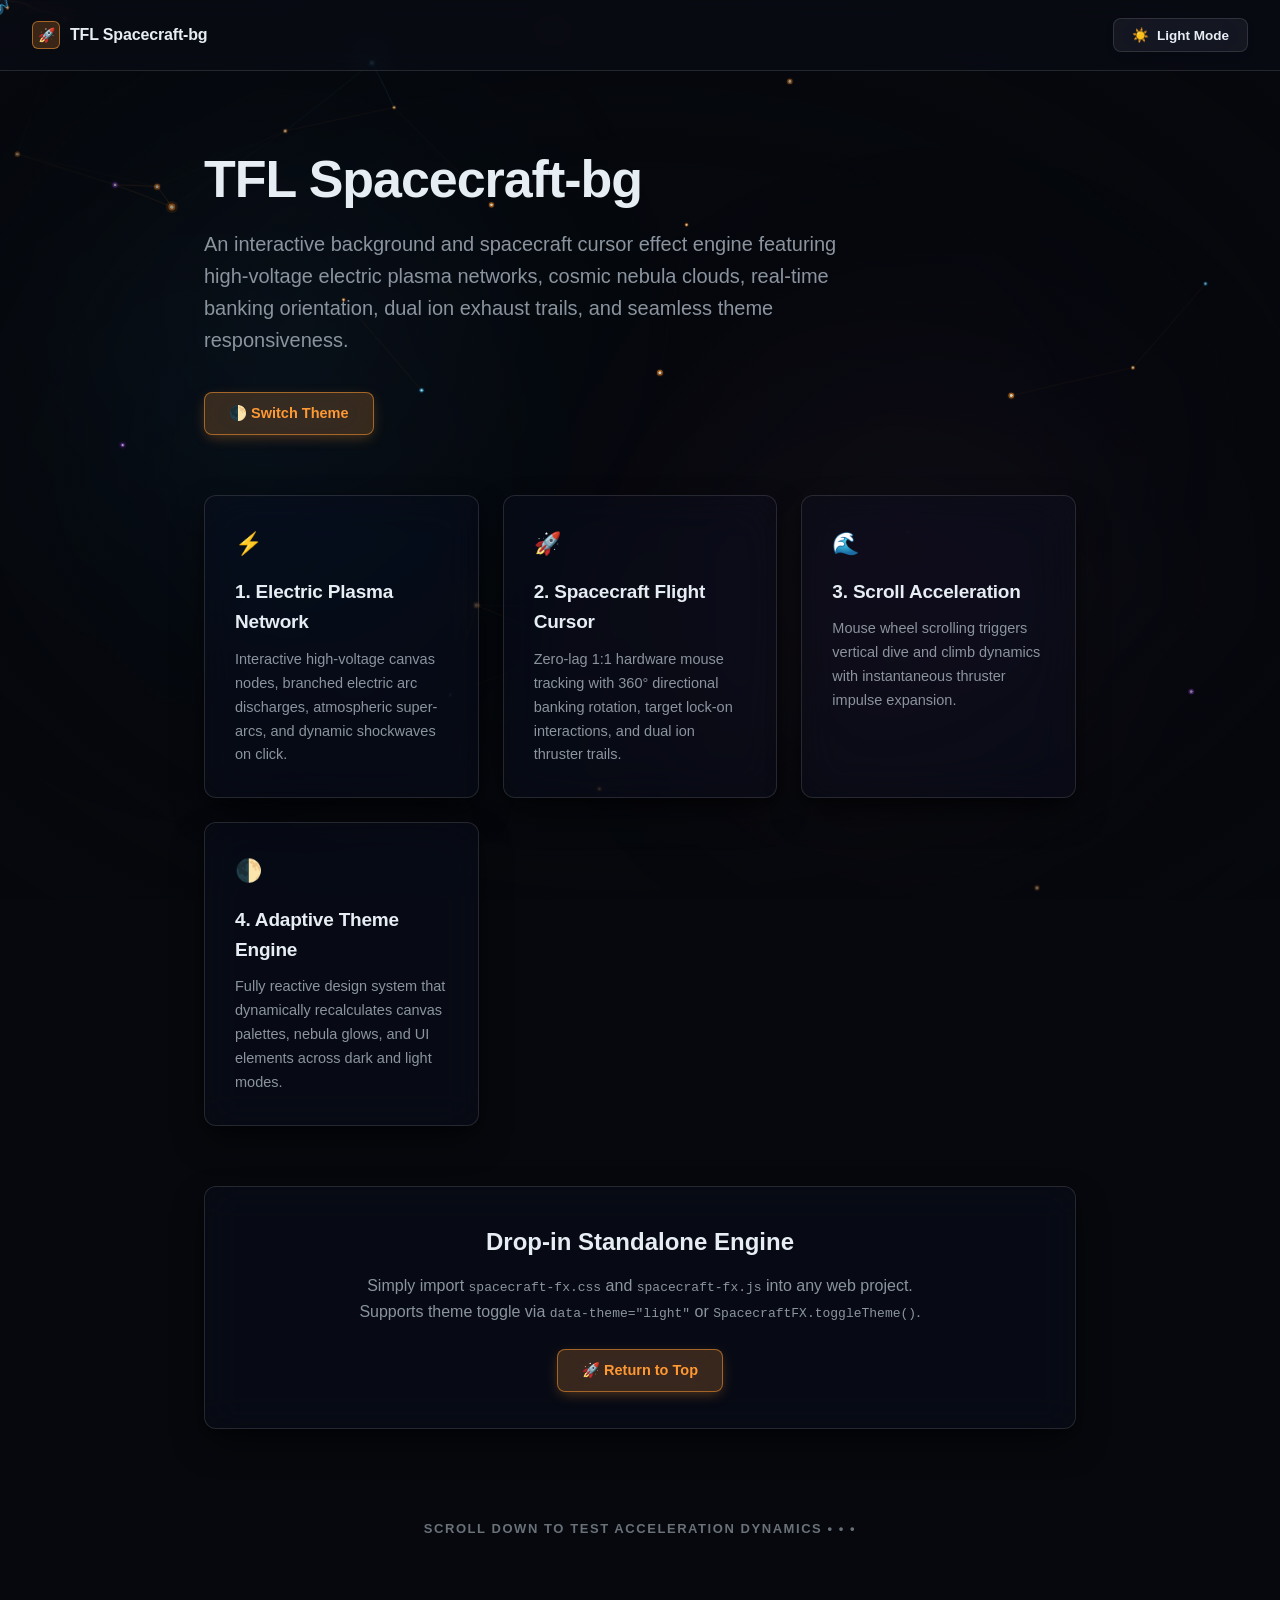
==== demo.html @ 723f16e6 "added spacecraft animated background, custom cursor, and liquid glass theme styles" ====
<!DOCTYPE html>
<html lang="en" data-theme="dark">
<head>
  <meta charset="UTF-8">
  <meta name="viewport" content="width=device-width, initial-scale=1.0">
  <title>TFL Spacecraft-bg — Interactive Demo</title>
  <meta name="theme-color" content="#06080d">

  <!-- Spacecraft FX Stylesheet (Includes Light & Dark Themes + Glass Utilities) -->
  <link rel="stylesheet" href="spacecraft-fx.css">

  <style>
    *, *::before, *::after {
      box-sizing: border-box;
      margin: 0;
      padding: 0;
    }

    body {
      font-family: -apple-system, BlinkMacSystemFont, "Segoe UI", Roboto, Helvetica, Arial, sans-serif;
      background-color: var(--fx-bg);
      color: var(--fx-text);
      min-height: 250vh;
      overflow-x: hidden;
      line-height: 1.6;
      transition: background-color 0.3s ease, color 0.3s ease;
    }

    /* Floating Header with Theme Switcher */
    .demo-header {
      position: fixed;
      top: 0;
      left: 0;
      right: 0;
      z-index: 100;
      display: flex;
      justify-content: space-between;
      align-items: center;
      padding: 18px 32px;
      backdrop-filter: blur(14px);
      -webkit-backdrop-filter: blur(14px);
      border-bottom: 1px solid var(--fx-glass-border);
      background: var(--fx-glass-bg);
      transition: background 0.3s ease, border-color 0.3s ease;
    }

    .demo-logo {
      display: flex;
      align-items: center;
      gap: 10px;
      font-size: 16px;
      font-weight: 700;
      letter-spacing: -0.01em;
      color: var(--fx-text);
      text-decoration: none;
    }

    .demo-logo-icon {
      display: inline-flex;
      align-items: center;
      justify-content: center;
      width: 28px;
      height: 28px;
      border-radius: 6px;
      background: var(--fx-btn-primary-bg);
      border: 1px solid var(--fx-btn-primary-border);
      color: var(--fx-btn-primary-text);
      font-size: 14px;
    }

    .demo-content {
      position: relative;
      z-index: 1;
      max-width: 920px;
      margin: 0 auto;
      padding: 150px 24px 100px;
    }

    .badge {
      display: inline-flex;
      align-items: center;
      gap: 6px;
      font-size: 12px;
      font-weight: 700;
      text-transform: uppercase;
      letter-spacing: 0.1em;
      color: var(--fx-accent);
      background: rgba(var(--fx-accent-rgb), 0.12);
      border: 1px solid rgba(var(--fx-accent-rgb), 0.35);
      border-radius: 999px;
      padding: 5px 14px;
      margin-bottom: 22px;
      backdrop-filter: blur(10px);
      -webkit-backdrop-filter: blur(10px);
    }

    .badge-dot {
      width: 6px;
      height: 6px;
      border-radius: 50%;
      background-color: var(--fx-accent);
      box-shadow: 0 0 8px var(--fx-accent);
    }

    h1 {
      font-size: clamp(34px, 5vw, 52px);
      font-weight: 800;
      line-height: 1.15;
      margin-bottom: 18px;
      letter-spacing: -0.02em;
    }

    p.lead {
      font-size: clamp(17px, 2.2vw, 20px);
      color: var(--fx-text-muted);
      margin-bottom: 36px;
      max-width: 680px;
      line-height: 1.6;
    }

    .btn-group {
      display: flex;
      flex-wrap: wrap;
      gap: 16px;
      margin-bottom: 60px;
    }

    .cards-grid {
      display: grid;
      grid-template-columns: repeat(auto-fit, minmax(260px, 1fr));
      gap: 24px;
      margin-top: 40px;
    }

    .card-inner {
      padding: 30px;
      height: 100%;
      display: flex;
      flex-direction: column;
    }

    .card-icon {
      font-size: 22px;
      margin-bottom: 16px;
      display: inline-block;
    }

    .card h3 {
      font-size: 19px;
      font-weight: 700;
      margin-bottom: 10px;
      color: var(--fx-text);
      letter-spacing: -0.01em;
    }

    .card p {
      color: var(--fx-text-muted);
      font-size: 14.5px;
      line-height: 1.65;
    }

    .scroll-hint {
      margin-top: 90px;
      text-align: center;
      color: var(--fx-text-muted);
      font-size: 13px;
      letter-spacing: 0.12em;
      text-transform: uppercase;
      font-weight: 600;
      opacity: 0.75;
    }

    .demo-footer-card {
      margin-top: 60px;
      padding: 36px;
      text-align: center;
    }

    .demo-footer-card h2 {
      font-size: 24px;
      margin-bottom: 12px;
    }

    .demo-footer-card p {
      color: var(--fx-text-muted);
      max-width: 600px;
      margin: 0 auto 24px;
    }
  </style>
</head>
<body>

  <!-- Floating Glass Header -->
  <header class="demo-header">
    <div class="demo-logo">
      <span class="demo-logo-icon">🚀</span>
      <span>TFL Spacecraft-bg</span>
    </div>
    <button id="theme-toggle-btn" class="fx-glass-btn fx-glass-btn-secondary" style="padding: 8px 18px; font-size: 13.5px;" aria-label="Toggle light or dark theme">
      <span id="theme-icon">☀️</span>
      <span id="theme-label">Light Mode</span>
    </button>
  </header>

  <!-- Demo Content (Glass cards & interactive buttons) -->
  <main class="demo-content">
    <h1>TFL Spacecraft-bg</h1>
    <p class="lead">
      An interactive background and spacecraft cursor effect engine featuring high-voltage electric plasma networks, cosmic nebula clouds, real-time banking orientation, dual ion exhaust trails, and seamless theme responsiveness.
    </p>

    <!-- Interactive Buttons -->
    <div class="btn-group">
      <button class="fx-glass-btn fx-glass-btn-primary" onclick="document.getElementById('theme-toggle-btn').click();">
        <span>🌓 Switch Theme</span>
      </button>
    </div>

    <!-- Features Cards Grid -->
    <div class="cards-grid">
      <div class="fx-glass-card card">
        <div class="card-inner">
          <span class="card-icon">⚡</span>
          <h3>1. Electric Plasma Network</h3>
          <p>Interactive high-voltage canvas nodes, branched electric arc discharges, atmospheric super-arcs, and dynamic shockwaves on click.</p>
        </div>
      </div>

      <div class="fx-glass-card card">
        <div class="card-inner">
          <span class="card-icon">🚀</span>
          <h3>2. Spacecraft Flight Cursor</h3>
          <p>Zero-lag 1:1 hardware mouse tracking with 360° directional banking rotation, target lock-on interactions, and dual ion thruster trails.</p>
        </div>
      </div>

      <div class="fx-glass-card card">
        <div class="card-inner">
          <span class="card-icon">🌊</span>
          <h3>3. Scroll Acceleration</h3>
          <p>Mouse wheel scrolling triggers vertical dive and climb dynamics with instantaneous thruster impulse expansion.</p>
        </div>
      </div>

      <div class="fx-glass-card card">
        <div class="card-inner">
          <span class="card-icon">🌓</span>
          <h3>4. Adaptive Theme Engine</h3>
          <p>Fully reactive design system that dynamically recalculates canvas palettes, nebula glows, and UI elements across dark and light modes.</p>
        </div>
      </div>
    </div>

    <div class="fx-glass-card demo-footer-card">
      <h2>Drop-in Standalone Engine</h2>
      <p>Simply import <code>spacecraft-fx.css</code> and <code>spacecraft-fx.js</code> into any web project. Supports theme toggle via <code>data-theme="light"</code> or <code>SpacecraftFX.toggleTheme()</code>.</p>
      <button class="fx-glass-btn fx-glass-btn-primary" onclick="window.scrollTo({top: 0, behavior: 'smooth'});">
        <span>🚀 Return to Top</span>
      </button>
    </div>

    <div class="scroll-hint">
      Scroll down to test acceleration dynamics &bull; &bull; &bull;
    </div>
  </main>

  <!-- Spacecraft FX Script (automatically mounts canvases, cursor, and monitors themes) -->
  <script src="spacecraft-fx.js"></script>
  <script>
    // Theme toggle interaction
    var themeBtn = document.getElementById('theme-toggle-btn');
    var themeIcon = document.getElementById('theme-icon');
    var themeLabel = document.getElementById('theme-label');

    function syncThemeUI(theme) {
      if (theme === 'light') {
        themeIcon.textContent = '🌙';
        themeLabel.textContent = 'Dark Mode';
        document.querySelector('meta[name="theme-color"]').setAttribute('content', '#f1f5f9');
      } else {
        themeIcon.textContent = '☀️';
        themeLabel.textContent = 'Light Mode';
        document.querySelector('meta[name="theme-color"]').setAttribute('content', '#06080d');
      }
    }

    themeBtn.addEventListener('click', function() {
      if (window.SpacecraftFX && window.SpacecraftFX.toggleTheme) {
        var newTheme = window.SpacecraftFX.toggleTheme();
        syncThemeUI(newTheme);
      } else {
        var isCurrentlyLight = document.documentElement.getAttribute('data-theme') === 'light';
        var next = isCurrentlyLight ? 'dark' : 'light';
        document.documentElement.setAttribute('data-theme', next);
        syncThemeUI(next);
      }
    });

    // Check initial state
    syncThemeUI(document.documentElement.getAttribute('data-theme') || 'dark');
  </script>
</body>
</html>
---- spacecraft-fx.css ----
/* ===================================================
   SPACECRAFT FX — Background & Cursor Package
   spacecraft-fx.css (Supports Dark & Light Themes)
=================================================== */

/* --- THEME TOKENS (DARK & LIGHT) ------------------ */
:root,
[data-theme="dark"] {
  --fx-bg: #06080d;
  --fx-text: #e6edf3;
  --fx-text-muted: #8b949e;
  --fx-accent: #ff9933;
  --fx-accent-rgb: 255, 153, 51;
  --fx-vignette: radial-gradient(ellipse 90% 85% at 50% 50%, rgba(6, 8, 13, 0.22) 35%, rgba(6, 8, 13, 0.76) 78%, #06080d 100%);

  /* Liquid Glass Slab Tokens (Dark) */
  --fx-glass-bg: rgba(13, 17, 28, 0.4);
  --fx-glass-bg-hover: rgba(18, 25, 42, 0.52);
  --fx-glass-border: rgba(255, 255, 255, 0.12);
  --fx-glass-border-hover: rgba(255, 153, 51, 0.55);
  --fx-glass-blur: blur(20px) saturate(190%);
  --fx-glass-shadow: 0 16px 36px -8px rgba(0, 0, 0, 0.65), 0 4px 12px 0 rgba(0, 0, 0, 0.3);

  /* Button Tokens (Dark) */
  --fx-btn-primary-bg: rgba(255, 153, 51, 0.2);
  --fx-btn-primary-border: rgba(255, 153, 51, 0.55);
  --fx-btn-primary-text: #ff9933;
  --fx-btn-primary-hover-bg: rgba(255, 153, 51, 0.32);

  --fx-btn-secondary-bg: rgba(255, 255, 255, 0.05);
  --fx-btn-secondary-border: rgba(255, 255, 255, 0.12);
  --fx-btn-secondary-text: #e6edf3;
  --fx-btn-secondary-hover-bg: rgba(255, 255, 255, 0.1);
}

[data-theme="light"],
.light-theme {
  --fx-bg: #f1f5f9;
  --fx-text: #0f172a;
  --fx-text-muted: #475569;
  --fx-accent: #ea580c;
  --fx-accent-rgb: 234, 88, 12;
  --fx-vignette: radial-gradient(ellipse 90% 85% at 50% 50%, rgba(241, 245, 249, 0.25) 35%, rgba(226, 232, 240, 0.75) 78%, #e2e8f0 100%);

  /* Liquid Glass Slab Tokens (Light) - Uniform 4-Sided Border & Clean Refraction */
  --fx-glass-bg: rgba(255, 255, 255, 0.38);
  --fx-glass-bg-hover: rgba(255, 255, 255, 0.52);
  --fx-glass-border: rgba(15, 23, 42, 0.1);
  --fx-glass-border-hover: rgba(234, 88, 12, 0.55);
  --fx-glass-blur: blur(20px) saturate(200%);
  --fx-glass-shadow: 0 16px 36px -8px rgba(15, 23, 42, 0.08), 0 4px 12px 0 rgba(15, 23, 42, 0.03);

  /* Button Tokens (Light) */
  --fx-btn-primary-bg: rgba(234, 88, 12, 0.12);
  --fx-btn-primary-border: rgba(234, 88, 12, 0.45);
  --fx-btn-primary-text: #c2410c;
  --fx-btn-primary-hover-bg: rgba(234, 88, 12, 0.22);

  --fx-btn-secondary-bg: rgba(255, 255, 255, 0.45);
  --fx-btn-secondary-border: rgba(15, 23, 42, 0.12);
  --fx-btn-secondary-text: #0f172a;
  --fx-btn-secondary-hover-bg: rgba(255, 255, 255, 0.65);
}

/* 1. FUTURISTIC ELECTRIC NETWORK BACKGROUND */
.cyber-network-bg {
  position: fixed;
  inset: 0;
  width: 100vw;
  height: 100vh;
  pointer-events: none;
  z-index: 0;
  overflow: hidden;
  background-color: var(--fx-bg);
  transition: background-color 0.3s ease;
}

/* Minimal Cosmic Nebula Clouds */
.cyber-nebula-clouds {
  position: absolute;
  inset: -15%;
  width: 130%;
  height: 130%;
  pointer-events: none;
  overflow: hidden;
  will-change: transform;
}

.nebula-cloud {
  position: absolute;
  border-radius: 50%;
  filter: blur(80px);
  opacity: 0.75;
  mix-blend-mode: screen;
  will-change: transform, opacity;
  pointer-events: none;
  transition: opacity 0.3s ease;
}

[data-theme="light"] .nebula-cloud,
.light-theme .nebula-cloud {
  mix-blend-mode: multiply;
  opacity: 0.85;
}

.cloud-cyan {
  top: 10%;
  left: 8%;
  width: 52vw;
  height: 52vw;
  max-width: 720px;
  max-height: 720px;
  background: radial-gradient(circle, rgba(56, 189, 248, 0.08) 0%, rgba(14, 165, 233, 0.03) 45%, transparent 70%);
  animation: nebulaFloat1 36s ease-in-out infinite alternate;
}

[data-theme="light"] .cloud-cyan,
.light-theme .cloud-cyan {
  background: radial-gradient(circle, rgba(14, 165, 233, 0.14) 0%, rgba(56, 189, 248, 0.05) 45%, transparent 70%);
}

.cloud-violet {
  bottom: 8%;
  right: 10%;
  width: 58vw;
  height: 58vw;
  max-width: 780px;
  max-height: 780px;
  background: radial-gradient(circle, rgba(168, 85, 247, 0.065) 0%, rgba(126, 34, 206, 0.025) 50%, transparent 70%);
  animation: nebulaFloat2 44s ease-in-out infinite alternate;
}

[data-theme="light"] .cloud-violet,
.light-theme .cloud-violet {
  background: radial-gradient(circle, rgba(147, 51, 234, 0.12) 0%, rgba(168, 85, 247, 0.04) 50%, transparent 70%);
}

.cloud-amber {
  top: 42%;
  left: 48%;
  width: 44vw;
  height: 44vw;
  max-width: 580px;
  max-height: 580px;
  background: radial-gradient(circle, rgba(255, 153, 51, 0.05) 0%, rgba(255, 120, 0, 0.018) 45%, transparent 68%);
  animation: nebulaFloat3 32s ease-in-out infinite alternate;
}

[data-theme="light"] .cloud-amber,
.light-theme .cloud-amber {
  background: radial-gradient(circle, rgba(249, 115, 22, 0.11) 0%, rgba(251, 146, 60, 0.03) 45%, transparent 68%);
}

.cloud-drift {
  bottom: 22%;
  left: 6%;
  width: 48vw;
  height: 48vw;
  max-width: 640px;
  max-height: 640px;
  background: radial-gradient(circle, rgba(14, 165, 233, 0.045) 0%, rgba(99, 102, 241, 0.02) 50%, transparent 70%);
  animation: nebulaFloat4 40s ease-in-out infinite alternate;
}

[data-theme="light"] .cloud-drift,
.light-theme .cloud-drift {
  background: radial-gradient(circle, rgba(99, 102, 241, 0.11) 0%, rgba(129, 140, 248, 0.03) 50%, transparent 70%);
}

@keyframes nebulaFloat1 {
  0% { transform: translate(0, 0) scale(1) rotate(0deg); }
  50% { transform: translate(4vw, 3vh) scale(1.08) rotate(12deg); }
  100% { transform: translate(-3vw, -2vh) scale(0.95) rotate(-8deg); }
}

@keyframes nebulaFloat2 {
  0% { transform: translate(0, 0) scale(1) rotate(0deg); }
  50% { transform: translate(-5vw, -3vh) scale(1.1) rotate(-10deg); }
  100% { transform: translate(3vw, 4vh) scale(0.92) rotate(12deg); }
}

@keyframes nebulaFloat3 {
  0% { transform: translate(0, 0) scale(1); }
  50% { transform: translate(-3vw, 4vh) scale(1.12); }
  100% { transform: translate(4vw, -2vh) scale(0.9); }
}

@keyframes nebulaFloat4 {
  0% { transform: translate(0, 0) scale(0.95); }
  50% { transform: translate(3vw, -4vh) scale(1.08); }
  100% { transform: translate(-4vw, 2vh) scale(1.0); }
}

#cyber-network-canvas {
  position: absolute;
  top: 0;
  left: 0;
  width: 100%;
  height: 100%;
  display: block;
}

.cyber-network-vignette {
  position: absolute;
  inset: 0;
  background: var(--fx-vignette);
  pointer-events: none;
  transition: background 0.3s ease;
}

@media (prefers-reduced-motion: reduce) {
  .cyber-network-bg {
    display: none;
  }
}

@media (hover: none) {
  .cyber-network-bg {
    opacity: 0.6;
  }
}

/* 2. ION EXHAUST TRAIL CANVAS */
.spacecraft-trail-canvas {
  position: fixed;
  inset: 0;
  width: 100vw;
  height: 100vh;
  pointer-events: none;
  z-index: 99999;
}

/* 3. MINIATURE SPACECRAFT CURSOR */
.spacecraft-cursor {
  position: fixed;
  top: 0;
  left: 0;
  width: 24px;
  height: 34px;
  pointer-events: none;
  z-index: 100000;
  opacity: 0;
  will-change: transform, opacity;
  transition: opacity 0.22s ease-out;
  display: none;
}

.spacecraft-cursor.is-active {
  opacity: 1;
}

.spacecraft-svg {
  display: block;
  width: 100%;
  height: 100%;
  transform-origin: 12px 14px;
  will-change: transform;
  overflow: visible;
}

/* Spacecraft Light Theme Adaptations (Frost Titanium Hull & Defined Beacon Tip) */
[data-theme="light"] .sc-hull,
.light-theme .sc-hull {
  stroke: #0284c7;
  stroke-width: 1px;
  filter: drop-shadow(0 2px 4px rgba(15, 23, 42, 0.25));
}

[data-theme="light"] .sc-canopy,
.light-theme .sc-canopy {
  fill: #0284c7;
}

/* Light theme beacon tip: High-visibility targeting beacon (not white) */
[data-theme="light"] .sc-beacon,
.light-theme .sc-beacon {
  fill: #ea580c !important;
  filter: drop-shadow(0 0 3px #ea580c) !important;
}

[data-theme="light"] .spacecraft-svg line,
.light-theme .spacecraft-svg line {
  stroke: rgba(2, 132, 199, 0.55);
}

/* Hover targeting feedback */
.spacecraft-cursor.is-targeting .sc-hull {
  stroke: var(--fx-accent);
  filter: drop-shadow(0 0 5px rgba(var(--fx-accent-rgb), 0.7));
}

.spacecraft-cursor.is-targeting .sc-canopy {
  fill: var(--fx-accent);
}

/* Engine Flame Flicker Animation */
.sc-flame {
  transform-origin: 12px 21.5px;
  animation: scFlameFlicker 0.12s ease-in-out infinite alternate;
}

@keyframes scFlameFlicker {
  0% { opacity: 0.82; transform: scaleY(0.92); }
  100% { opacity: 1; transform: scaleY(1.12); }
}

/* Hide default cursor on desktop pointer devices */
@media (pointer: fine) {
  body, a, button, input, textarea, select, label, [role="button"], [tabindex]:not([tabindex="-1"]) {
    cursor: none !important;
  }
  .spacecraft-cursor {
    display: block;
  }
}

/* Fallback: hide custom cursor and trail on touch / mobile devices */
@media (pointer: coarse), (hover: none) {
  .spacecraft-cursor,
  .spacecraft-trail-canvas {
    display: none !important;
  }
}

/* ===================================================
   REUSABLE LIQUID GLASS CARD & BUTTON UTILITIES
=================================================== */

/* Liquid Glass Cards */
.fx-glass-card {
  position: relative;
  background: var(--fx-glass-bg);
  border: 1px solid var(--fx-glass-border);
  backdrop-filter: var(--fx-glass-blur);
  -webkit-backdrop-filter: var(--fx-glass-blur);
  box-shadow: var(--fx-glass-shadow);
  border-radius: 12px;
  color: var(--fx-text);
  transition: transform 0.25s cubic-bezier(0.4, 0, 0.2, 1),
              border-color 0.25s cubic-bezier(0.4, 0, 0.2, 1),
              box-shadow 0.25s cubic-bezier(0.4, 0, 0.2, 1),
              background 0.25s cubic-bezier(0.4, 0, 0.2, 1);
}

.fx-glass-card:hover {
  background: var(--fx-glass-bg-hover);
  border-color: var(--fx-glass-border-hover);
  transform: translateY(-4px);
  box-shadow: var(--fx-glass-shadow), 0 0 24px -4px rgba(var(--fx-accent-rgb), 0.2);
}

/* Liquid Glass Buttons */
.fx-glass-btn {
  display: inline-flex;
  align-items: center;
  justify-content: center;
  gap: 8px;
  font-family: inherit;
  font-size: 14.5px;
  font-weight: 600;
  padding: 12px 24px;
  border-radius: 8px;
  backdrop-filter: var(--fx-glass-blur);
  -webkit-backdrop-filter: var(--fx-glass-blur);
  transition: transform 0.2s cubic-bezier(0.4, 0, 0.2, 1),
              box-shadow 0.2s cubic-bezier(0.4, 0, 0.2, 1),
              background 0.2s cubic-bezier(0.4, 0, 0.2, 1),
              border-color 0.2s cubic-bezier(0.4, 0, 0.2, 1),
              color 0.2s cubic-bezier(0.4, 0, 0.2, 1);
  cursor: pointer;
  text-decoration: none;
}

.fx-glass-btn-primary {
  background: var(--fx-btn-primary-bg);
  border: 1px solid var(--fx-btn-primary-border);
  color: var(--fx-btn-primary-text);
  box-shadow: 0 4px 14px -3px rgba(var(--fx-accent-rgb), 0.35);
}

.fx-glass-btn-primary:hover {
  background: var(--fx-btn-primary-hover-bg);
  border-color: var(--fx-accent);
  transform: translateY(-2px);
  box-shadow: 0 8px 24px -4px rgba(var(--fx-accent-rgb), 0.45);
}

.fx-glass-btn-secondary {
  background: var(--fx-btn-secondary-bg);
  border: 1px solid var(--fx-btn-secondary-border);
  color: var(--fx-btn-secondary-text);
  box-shadow: 0 4px 12px -2px rgba(0, 0, 0, 0.08);
}

.fx-glass-btn-secondary:hover {
  background: var(--fx-btn-secondary-hover-bg);
  border-color: var(--fx-glass-border-hover);
  transform: translateY(-2px);
  box-shadow: 0 8px 20px -3px rgba(0, 0, 0, 0.15);
}
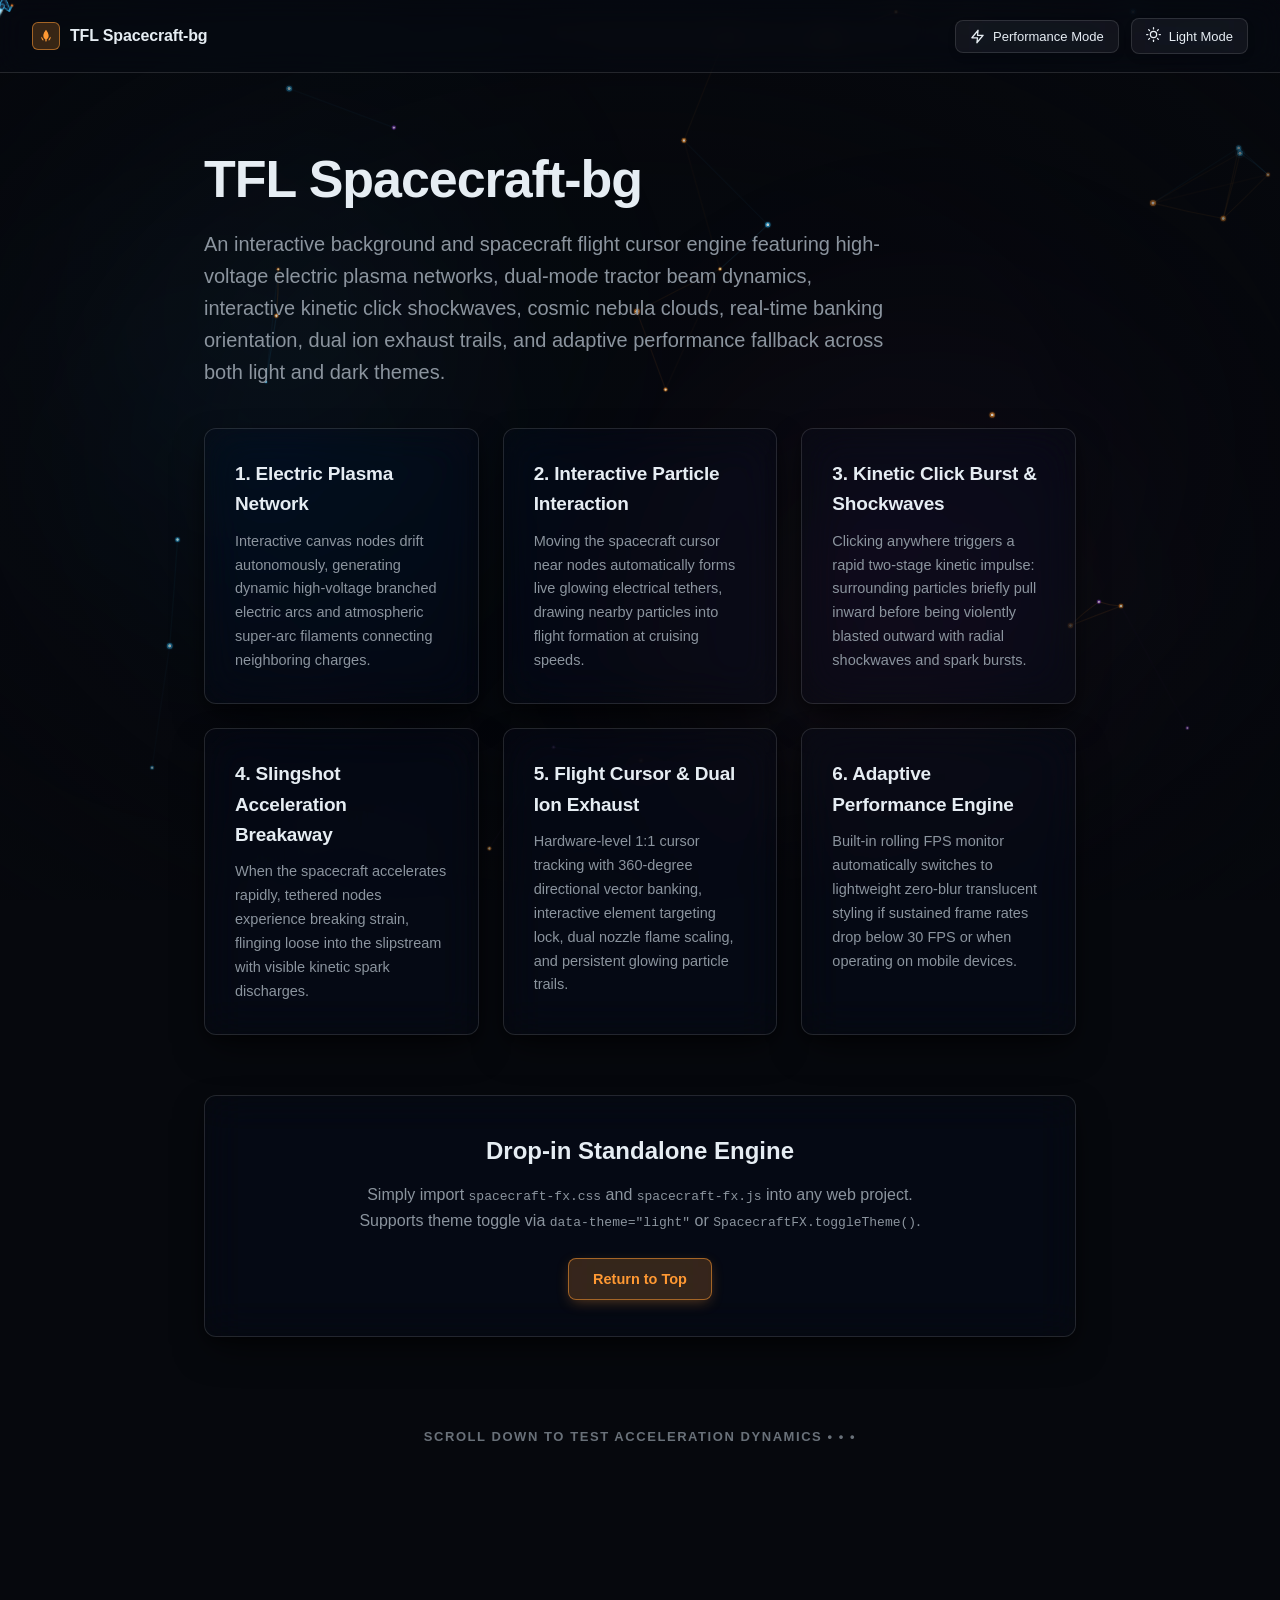
==== commit e265c4a4: "redesigned spacecraft cursor SVG aesthetics with dual thruster flames and dynamic scaling" ====
--- a/demo.html
+++ b/demo.html
@@ -66,6 +66,28 @@
       border: 1px solid var(--fx-btn-primary-border);
       color: var(--fx-btn-primary-text);
       font-size: 14px;
+    }
+
+    .demo-nav-actions {
+      display: flex;
+      align-items: center;
+      gap: 12px;
+    }
+
+    .nav-btn {
+      display: inline-flex;
+      align-items: center;
+      gap: 8px;
+      padding: 8px 14px;
+      font-size: 13px;
+      font-weight: 500;
+      cursor: pointer;
+    }
+
+    .nav-btn svg {
+      width: 15px;
+      height: 15px;
+      flex-shrink: 0;
     }
 
     .demo-content {
@@ -190,63 +212,87 @@
 </head>
 <body>
 
-  <!-- Floating Glass Header -->
+  <!-- Floating Header with Theme Switcher and Mode Controls -->
   <header class="demo-header">
     <div class="demo-logo">
-      <span class="demo-logo-icon">🚀</span>
+      <span class="demo-logo-icon">
+        <svg viewBox="0 0 24 24" width="16" height="16" fill="currentColor">
+          <path d="M12 2.5s-4 4.5-4 9.5c0 2.2 1.3 4 3 4.8V19l1 2 1-2v-2.2c1.7-.8 3-2.6 3-4.8 0-5-4-9.5-4-9.5zM6 13c-.6 0-1 .4-1 1 0 2.5 1.5 4.5 3 5.2V16.5C6.8 15.6 6 14.4 6 13zm12 0c0 1.4-.8 2.6-2 3.5v2.7c1.5-.7 3-2.7 3-5.2 0-.6-.4-1-1-1z"/>
+        </svg>
+      </span>
       <span>TFL Spacecraft-bg</span>
     </div>
-    <button id="theme-toggle-btn" class="fx-glass-btn fx-glass-btn-secondary" style="padding: 8px 18px; font-size: 13.5px;" aria-label="Toggle light or dark theme">
-      <span id="theme-icon">☀️</span>
-      <span id="theme-label">Light Mode</span>
-    </button>
+
+    <div class="demo-nav-actions">
+      <!-- Mode activation toggle -->
+      <button id="lowperf-toggle-btn" class="fx-glass-btn fx-glass-btn-secondary nav-btn" title="Toggle Low-Performance Mode (< 30 FPS mode)">
+        <svg viewBox="0 0 24 24" fill="none" stroke="currentColor" stroke-width="2" stroke-linecap="round" stroke-linejoin="round">
+          <polygon points="13 2 3 14 12 14 11 22 21 10 12 10 13 2"></polygon>
+        </svg>
+        <span id="lowperf-label">Performance Mode</span>
+      </button>
+
+      <!-- Theme Switcher -->
+      <button id="theme-toggle-btn" class="fx-glass-btn fx-glass-btn-secondary nav-btn" aria-label="Toggle light or dark theme" title="Toggle Light / Dark Theme">
+        <span id="theme-icon">
+          <!-- Default Moon Icon for Dark Theme -->
+          <svg viewBox="0 0 24 24" fill="none" stroke="currentColor" stroke-width="2" stroke-linecap="round" stroke-linejoin="round">
+            <path d="M21 12.79A9 9 0 1 1 11.21 3 7 7 0 0 0 21 12.79z"></path>
+          </svg>
+        </span>
+        <span id="theme-label">Light Mode</span>
+      </button>
+    </div>
   </header>
 
-  <!-- Demo Content (Glass cards & interactive buttons) -->
+  <!-- Demo Content -->
   <main class="demo-content">
     <h1>TFL Spacecraft-bg</h1>
     <p class="lead">
-      An interactive background and spacecraft cursor effect engine featuring high-voltage electric plasma networks, cosmic nebula clouds, real-time banking orientation, dual ion exhaust trails, and seamless theme responsiveness.
+      An interactive background and spacecraft flight cursor engine featuring high-voltage electric plasma networks, dual-mode tractor beam dynamics, interactive kinetic click shockwaves, cosmic nebula clouds, real-time banking orientation, dual ion exhaust trails, and adaptive performance fallback across both light and dark themes.
     </p>
 
-    <!-- Interactive Buttons -->
-    <div class="btn-group">
-      <button class="fx-glass-btn fx-glass-btn-primary" onclick="document.getElementById('theme-toggle-btn').click();">
-        <span>🌓 Switch Theme</span>
-      </button>
-    </div>
-
-    <!-- Features Cards Grid -->
+    <!-- Features Cards Grid (6 Interactive Features) -->
     <div class="cards-grid">
       <div class="fx-glass-card card">
         <div class="card-inner">
-          <span class="card-icon">⚡</span>
           <h3>1. Electric Plasma Network</h3>
-          <p>Interactive high-voltage canvas nodes, branched electric arc discharges, atmospheric super-arcs, and dynamic shockwaves on click.</p>
-        </div>
-      </div>
-
-      <div class="fx-glass-card card">
-        <div class="card-inner">
-          <span class="card-icon">🚀</span>
-          <h3>2. Spacecraft Flight Cursor</h3>
-          <p>Zero-lag 1:1 hardware mouse tracking with 360° directional banking rotation, target lock-on interactions, and dual ion thruster trails.</p>
-        </div>
-      </div>
-
-      <div class="fx-glass-card card">
-        <div class="card-inner">
-          <span class="card-icon">🌊</span>
-          <h3>3. Scroll Acceleration</h3>
-          <p>Mouse wheel scrolling triggers vertical dive and climb dynamics with instantaneous thruster impulse expansion.</p>
-        </div>
-      </div>
-
-      <div class="fx-glass-card card">
-        <div class="card-inner">
-          <span class="card-icon">🌓</span>
-          <h3>4. Adaptive Theme Engine</h3>
-          <p>Fully reactive design system that dynamically recalculates canvas palettes, nebula glows, and UI elements across dark and light modes.</p>
+          <p>Interactive canvas nodes drift autonomously, generating dynamic high-voltage branched electric arcs and atmospheric super-arc filaments connecting neighboring charges.</p>
+        </div>
+      </div>
+
+      <div class="fx-glass-card card">
+        <div class="card-inner">
+          <h3>2. Interactive Particle Interaction</h3>
+          <p>Moving the spacecraft cursor near nodes automatically forms live glowing electrical tethers, drawing nearby particles into flight formation at cruising speeds.</p>
+        </div>
+      </div>
+
+      <div class="fx-glass-card card">
+        <div class="card-inner">
+          <h3>3. Kinetic Click Burst & Shockwaves</h3>
+          <p>Clicking anywhere triggers a rapid two-stage kinetic impulse: surrounding particles briefly pull inward before being violently blasted outward with radial shockwaves and spark bursts.</p>
+        </div>
+      </div>
+
+      <div class="fx-glass-card card">
+        <div class="card-inner">
+          <h3>4. Slingshot Acceleration Breakaway</h3>
+          <p>When the spacecraft accelerates rapidly, tethered nodes experience breaking strain, flinging loose into the slipstream with visible kinetic spark discharges.</p>
+        </div>
+      </div>
+
+      <div class="fx-glass-card card">
+        <div class="card-inner">
+          <h3>5. Flight Cursor & Dual Ion Exhaust</h3>
+          <p>Hardware-level 1:1 cursor tracking with 360-degree directional vector banking, interactive element targeting lock, dual nozzle flame scaling, and persistent glowing particle trails.</p>
+        </div>
+      </div>
+
+      <div class="fx-glass-card card">
+        <div class="card-inner">
+          <h3>6. Adaptive Performance Engine</h3>
+          <p>Built-in rolling FPS monitor automatically switches to lightweight zero-blur translucent styling if sustained frame rates drop below 30 FPS or when operating on mobile devices.</p>
         </div>
       </div>
     </div>
@@ -255,7 +301,7 @@
       <h2>Drop-in Standalone Engine</h2>
       <p>Simply import <code>spacecraft-fx.css</code> and <code>spacecraft-fx.js</code> into any web project. Supports theme toggle via <code>data-theme="light"</code> or <code>SpacecraftFX.toggleTheme()</code>.</p>
       <button class="fx-glass-btn fx-glass-btn-primary" onclick="window.scrollTo({top: 0, behavior: 'smooth'});">
-        <span>🚀 Return to Top</span>
+        <span>Return to Top</span>
       </button>
     </div>
 
@@ -272,13 +318,16 @@
     var themeIcon = document.getElementById('theme-icon');
     var themeLabel = document.getElementById('theme-label');
 
+    var sunSvg = '<svg viewBox="0 0 24 24" fill="none" stroke="currentColor" stroke-width="2" stroke-linecap="round" stroke-linejoin="round"><circle cx="12" cy="12" r="5"></circle><line x1="12" y1="1" x2="12" y2="3"></line><line x1="12" y1="21" x2="12" y2="23"></line><line x1="4.22" y1="4.22" x2="5.64" y2="5.64"></line><line x1="18.36" y1="18.36" x2="19.78" y2="19.78"></line><line x1="1" y1="12" x2="3" y2="12"></line><line x1="21" y1="12" x2="23" y2="12"></line><line x1="4.22" y1="19.78" x2="5.64" y2="18.36"></line><line x1="18.36" y1="5.64" x2="19.78" y2="4.22"></line></svg>';
+    var moonSvg = '<svg viewBox="0 0 24 24" fill="none" stroke="currentColor" stroke-width="2" stroke-linecap="round" stroke-linejoin="round"><path d="M21 12.79A9 9 0 1 1 11.21 3 7 7 0 0 0 21 12.79z"></path></svg>';
+
     function syncThemeUI(theme) {
       if (theme === 'light') {
-        themeIcon.textContent = '🌙';
+        themeIcon.innerHTML = moonSvg;
         themeLabel.textContent = 'Dark Mode';
         document.querySelector('meta[name="theme-color"]').setAttribute('content', '#f1f5f9');
       } else {
-        themeIcon.textContent = '☀️';
+        themeIcon.innerHTML = sunSvg;
         themeLabel.textContent = 'Light Mode';
         document.querySelector('meta[name="theme-color"]').setAttribute('content', '#06080d');
       }
@@ -298,6 +347,27 @@
 
     // Check initial state
     syncThemeUI(document.documentElement.getAttribute('data-theme') || 'dark');
+
+    // Low-perf / < 30 FPS toggle interaction
+    var lowperfBtn = document.getElementById('lowperf-toggle-btn');
+    var lowperfLabel = document.getElementById('lowperf-label');
+    if (lowperfBtn) {
+      lowperfBtn.addEventListener('click', function() {
+        var isLow = document.documentElement.classList.contains('low-perf');
+        if (!isLow) {
+          if (window.SpacecraftFX && window.SpacecraftFX.enableLowPerfMode) {
+            window.SpacecraftFX.enableLowPerfMode('demo_button_clicked');
+          } else {
+            document.documentElement.classList.add('low-perf');
+          }
+          lowperfLabel.textContent = 'Low-Perf Active';
+          lowperfBtn.style.borderColor = 'var(--fx-accent)';
+          lowperfBtn.style.color = 'var(--fx-accent)';
+        } else {
+          location.reload();
+        }
+      });
+    }
   </script>
 </body>
 </html>
--- a/spacecraft-fx.css
+++ b/spacecraft-fx.css
@@ -14,8 +14,8 @@
   --fx-vignette: radial-gradient(ellipse 90% 85% at 50% 50%, rgba(6, 8, 13, 0.22) 35%, rgba(6, 8, 13, 0.76) 78%, #06080d 100%);
 
   /* Liquid Glass Slab Tokens (Dark) */
-  --fx-glass-bg: rgba(13, 17, 28, 0.4);
-  --fx-glass-bg-hover: rgba(18, 25, 42, 0.52);
+  --fx-glass-bg: rgba(13, 17, 28, 0.22);
+  --fx-glass-bg-hover: rgba(18, 25, 42, 0.32);
   --fx-glass-border: rgba(255, 255, 255, 0.12);
   --fx-glass-border-hover: rgba(255, 153, 51, 0.55);
   --fx-glass-blur: blur(20px) saturate(190%);
@@ -43,8 +43,8 @@
   --fx-vignette: radial-gradient(ellipse 90% 85% at 50% 50%, rgba(241, 245, 249, 0.25) 35%, rgba(226, 232, 240, 0.75) 78%, #e2e8f0 100%);
 
   /* Liquid Glass Slab Tokens (Light) - Uniform 4-Sided Border & Clean Refraction */
-  --fx-glass-bg: rgba(255, 255, 255, 0.38);
-  --fx-glass-bg-hover: rgba(255, 255, 255, 0.52);
+  --fx-glass-bg: rgba(255, 255, 255, 0.22);
+  --fx-glass-bg-hover: rgba(255, 255, 255, 0.35);
   --fx-glass-border: rgba(15, 23, 42, 0.1);
   --fx-glass-border-hover: rgba(234, 88, 12, 0.55);
   --fx-glass-blur: blur(20px) saturate(200%);
@@ -235,14 +235,14 @@
   position: fixed;
   top: 0;
   left: 0;
-  width: 24px;
-  height: 34px;
-  pointer-events: none;
-  z-index: 100000;
+  width: 32px;
+  height: 42px;
+  pointer-events: none;
+  z-index: 2147483647;
   opacity: 0;
   will-change: transform, opacity;
   transition: opacity 0.22s ease-out;
-  display: none;
+  display: block;
 }
 
 .spacecraft-cursor.is-active {
@@ -253,7 +253,7 @@
   display: block;
   width: 100%;
   height: 100%;
-  transform-origin: 12px 14px;
+  transform-origin: 16px 18px;
   will-change: transform;
   overflow: visible;
 }
@@ -262,8 +262,14 @@
 [data-theme="light"] .sc-hull,
 .light-theme .sc-hull {
   stroke: #0284c7;
+  stroke-width: 1.2px;
+  filter: drop-shadow(0 2px 4px rgba(15, 23, 42, 0.25));
+}
+
+[data-theme="light"] .sc-wings,
+.light-theme .sc-wings {
+  stroke: #0369a1;
   stroke-width: 1px;
-  filter: drop-shadow(0 2px 4px rgba(15, 23, 42, 0.25));
 }
 
 [data-theme="light"] .sc-canopy,
@@ -284,41 +290,132 @@
 }
 
 /* Hover targeting feedback */
-.spacecraft-cursor.is-targeting .sc-hull {
+.spacecraft-cursor.is-targeting .sc-hull,
+.spacecraft-cursor.is-targeting .sc-wings {
   stroke: var(--fx-accent);
-  filter: drop-shadow(0 0 5px rgba(var(--fx-accent-rgb), 0.7));
+  filter: drop-shadow(0 0 6px rgba(var(--fx-accent-rgb), 0.75));
 }
 
 .spacecraft-cursor.is-targeting .sc-canopy {
   fill: var(--fx-accent);
 }
 
-/* Engine Flame Flicker Animation */
-.sc-flame {
-  transform-origin: 12px 21.5px;
-  animation: scFlameFlicker 0.12s ease-in-out infinite alternate;
-}
-
-@keyframes scFlameFlicker {
-  0% { opacity: 0.82; transform: scaleY(0.92); }
-  100% { opacity: 1; transform: scaleY(1.12); }
-}
-
-/* Hide default cursor on desktop pointer devices */
-@media (pointer: fine) {
-  body, a, button, input, textarea, select, label, [role="button"], [tabindex]:not([tabindex="-1"]) {
+/* Dual Engine Flames Flicker Animation */
+.sc-flame-left {
+  transform-origin: 10.5px 27px;
+  animation: scFlameFlickerLeft 0.11s ease-in-out infinite alternate;
+}
+
+.sc-flame-right {
+  transform-origin: 21.5px 27px;
+  animation: scFlameFlickerRight 0.13s ease-in-out infinite alternate;
+}
+
+@keyframes scFlameFlickerLeft {
+  0% { opacity: 0.8; transform: scaleY(0.9); }
+  100% { opacity: 1; transform: scaleY(1.15); }
+}
+
+@keyframes scFlameFlickerRight {
+  0% { opacity: 0.85; transform: scaleY(1.15); }
+  100% { opacity: 0.95; transform: scaleY(0.9); }
+}
+
+/* Hide default cursor on desktop pointer devices ONLY when not low-perf or no-gpu */
+@media (any-pointer: fine), (hover: hover), (pointer: fine) {
+  html:not(.no-gpu):not(.low-perf),
+  html:not(.no-gpu):not(.low-perf) body,
+  html:not(.no-gpu):not(.low-perf) * {
     cursor: none !important;
   }
-  .spacecraft-cursor {
-    display: block;
-  }
-}
-
-/* Fallback: hide custom cursor and trail on touch / mobile devices */
-@media (pointer: coarse), (hover: none) {
+}
+
+/* Fallback: hide custom cursor and trail on touch-only mobile devices */
+@media (hover: none) and (pointer: coarse) {
   .spacecraft-cursor,
   .spacecraft-trail-canvas {
     display: none !important;
+  }
+}
+
+/* Fallback: Restore standard normal native cursor when running in low-perf or without GPU */
+.no-gpu,
+.no-gpu body,
+.no-gpu *,
+.low-perf,
+.low-perf body,
+.low-perf * {
+  cursor: auto !important;
+}
+.no-gpu a,
+.no-gpu button,
+.no-gpu [role="button"],
+.low-perf a,
+.low-perf button,
+.low-perf [role="button"] {
+  cursor: pointer !important;
+}
+.no-gpu input,
+.no-gpu textarea,
+.low-perf input,
+.low-perf textarea {
+  cursor: text !important;
+}
+.no-gpu .spacecraft-cursor,
+.no-gpu .spacecraft-trail-canvas,
+.low-perf .spacecraft-cursor,
+.low-perf .spacecraft-trail-canvas {
+  display: none !important;
+}
+.no-gpu .cyber-nebula-clouds,
+.no-gpu .nebula-cloud,
+.low-perf .cyber-nebula-clouds,
+.low-perf .nebula-cloud {
+  display: none !important;
+  animation: none !important;
+  filter: none !important;
+}
+
+/* ── Low-Performance & Mobile Translucent Window Mode (Zero Blur GPU Overhead) ── */
+.low-perf *,
+.low-perf *::before,
+.low-perf *::after {
+  backdrop-filter: none !important;
+  -webkit-backdrop-filter: none !important;
+}
+
+.low-perf {
+  --fx-glass-blur: none !important;
+  --fx-glass-bg: rgba(255, 255, 255, 0.90) !important;
+  --fx-glass-bg-hover: rgba(248, 250, 252, 0.95) !important;
+  --fx-glass-border: rgba(15, 23, 42, 0.12) !important;
+  --fx-glass-shadow: 0 4px 16px rgba(15, 23, 42, 0.08) !important;
+}
+
+[data-theme="dark"].low-perf,
+.is-dark.low-perf {
+  --fx-glass-blur: none !important;
+  --fx-glass-bg: rgba(13, 17, 28, 0.88) !important;
+  --fx-glass-bg-hover: rgba(22, 30, 48, 0.92) !important;
+  --fx-glass-border: rgba(255, 255, 255, 0.12) !important;
+  --fx-glass-shadow: 0 4px 16px rgba(0, 0, 0, 0.4) !important;
+}
+
+@media (max-width: 768px), (pointer: coarse) and (hover: none) {
+  .cyber-nebula-clouds,
+  .nebula-cloud {
+    display: none !important;
+    animation: none !important;
+    filter: none !important;
+  }
+  .spacecraft-cursor,
+  .spacecraft-trail-canvas {
+    display: none !important;
+  }
+  .fx-glass-card,
+  .fx-glass-btn {
+    backdrop-filter: none !important;
+    -webkit-backdrop-filter: none !important;
   }
 }
 
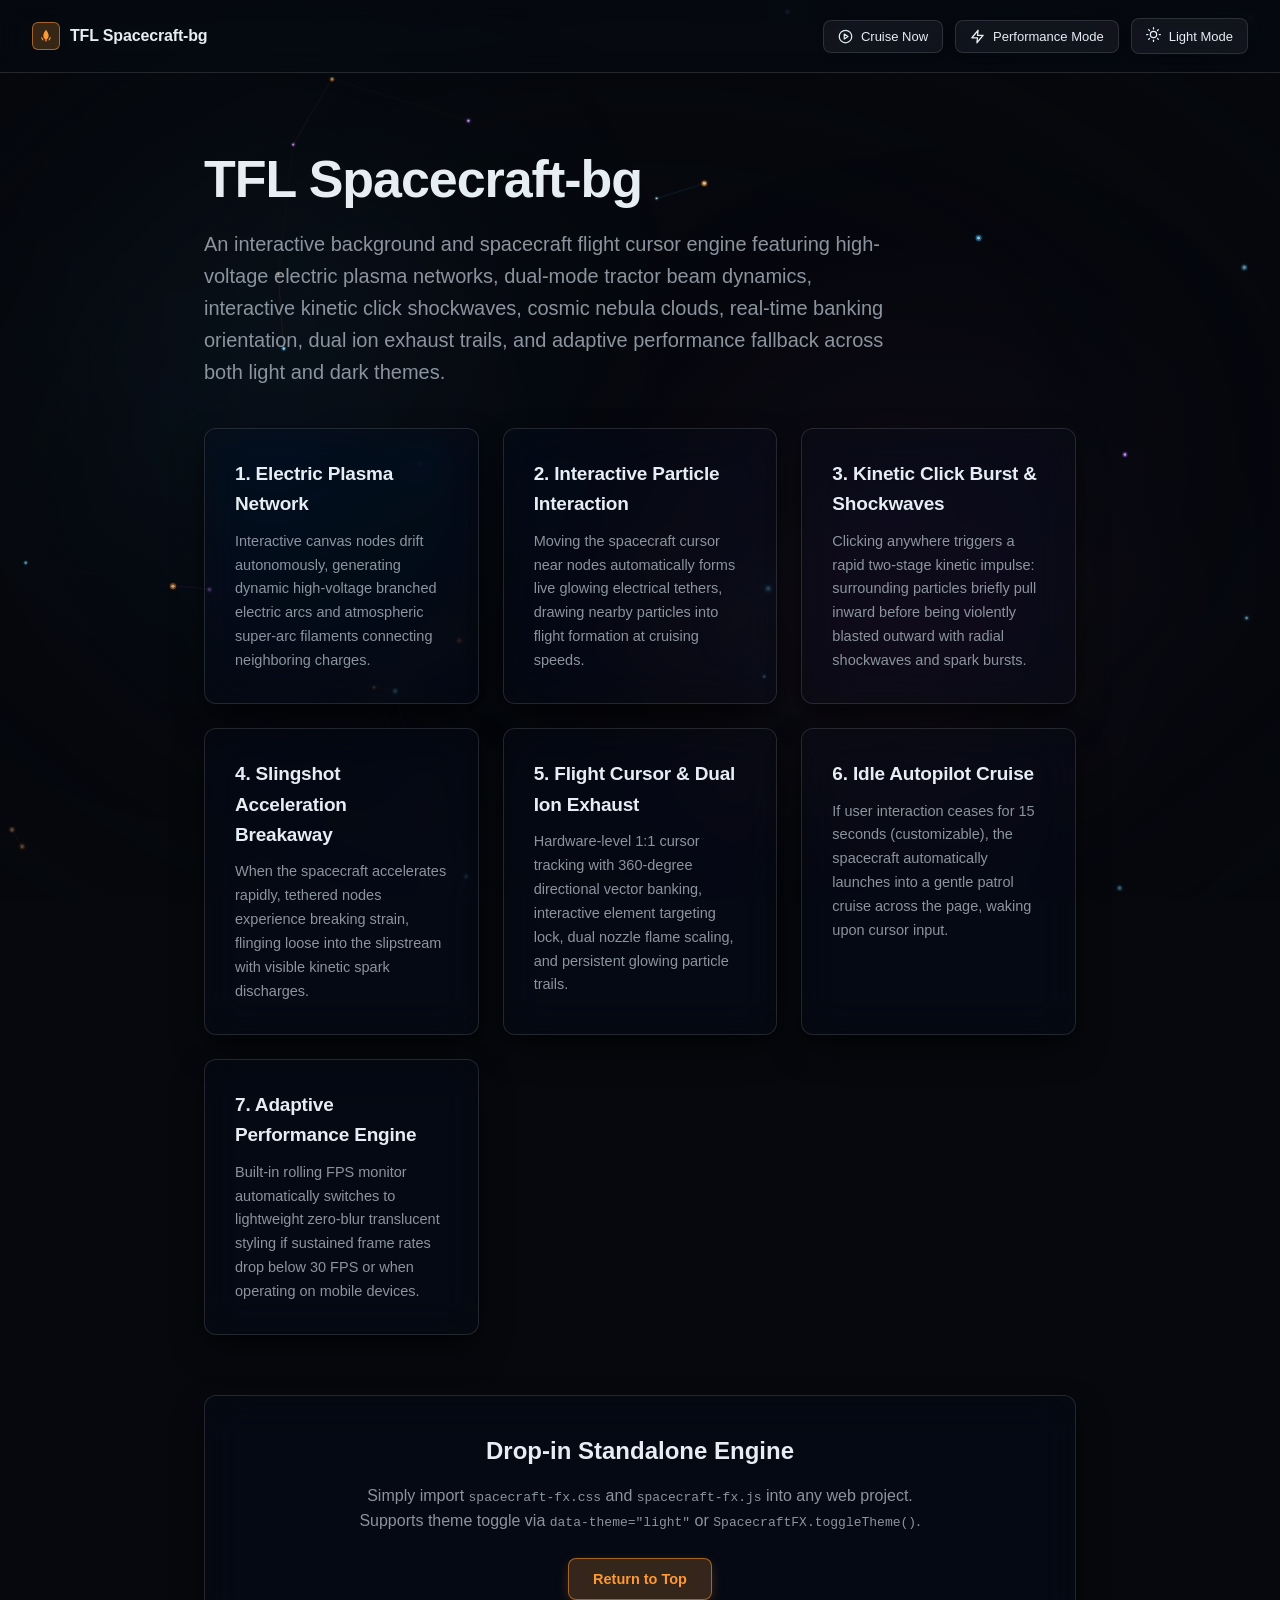
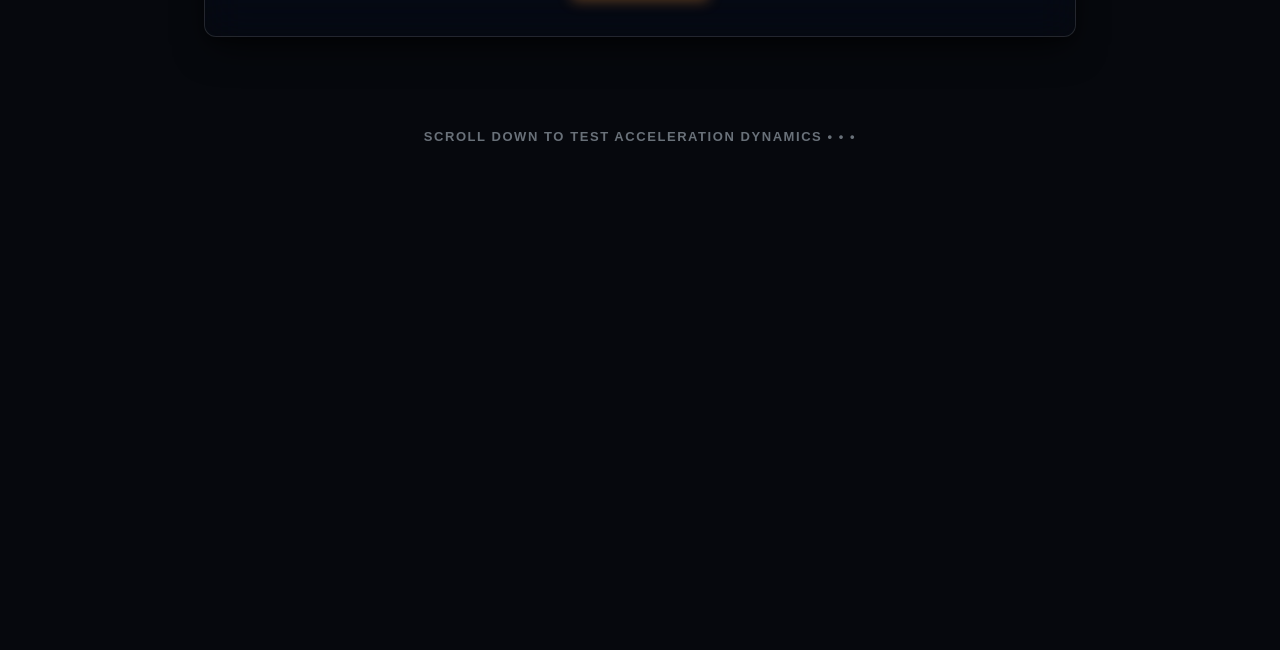
==== commit bc3e3e9d: "added idle autopilot cruise feature and refine performance monitoring logic" ====
--- a/demo.html
+++ b/demo.html
@@ -224,6 +224,15 @@
     </div>
 
     <div class="demo-nav-actions">
+      <!-- Instant Auto-Cruise Test Button -->
+      <button id="cruise-test-btn" class="fx-glass-btn fx-glass-btn-secondary nav-btn" title="Instantly trigger Idle Auto-Cruise without waiting 15 seconds">
+        <svg viewBox="0 0 24 24" fill="none" stroke="currentColor" stroke-width="2" stroke-linecap="round" stroke-linejoin="round">
+          <circle cx="12" cy="12" r="10"></circle>
+          <polygon points="10 8 16 12 10 16 10 8"></polygon>
+        </svg>
+        <span>Cruise Now</span>
+      </button>
+
       <!-- Mode activation toggle -->
       <button id="lowperf-toggle-btn" class="fx-glass-btn fx-glass-btn-secondary nav-btn" title="Toggle Low-Performance Mode (< 30 FPS mode)">
         <svg viewBox="0 0 24 24" fill="none" stroke="currentColor" stroke-width="2" stroke-linecap="round" stroke-linejoin="round">
@@ -291,7 +300,14 @@
 
       <div class="fx-glass-card card">
         <div class="card-inner">
-          <h3>6. Adaptive Performance Engine</h3>
+          <h3>6. Idle Autopilot Cruise</h3>
+          <p>If user interaction ceases for 15 seconds (customizable), the spacecraft automatically launches into a gentle patrol cruise across the page, waking upon cursor input.</p>
+        </div>
+      </div>
+
+      <div class="fx-glass-card card">
+        <div class="card-inner">
+          <h3>7. Adaptive Performance Engine</h3>
           <p>Built-in rolling FPS monitor automatically switches to lightweight zero-blur translucent styling if sustained frame rates drop below 30 FPS or when operating on mobile devices.</p>
         </div>
       </div>
@@ -368,6 +384,16 @@
         }
       });
     }
+
+    // Immediate Cruise Test button
+    var cruiseBtn = document.getElementById('cruise-test-btn');
+    if (cruiseBtn) {
+      cruiseBtn.addEventListener('click', function() {
+        if (window.SpacecraftFX && window.SpacecraftFX.triggerAutoCruise) {
+          window.SpacecraftFX.triggerAutoCruise();
+        }
+      });
+    }
   </script>
 </body>
 </html>
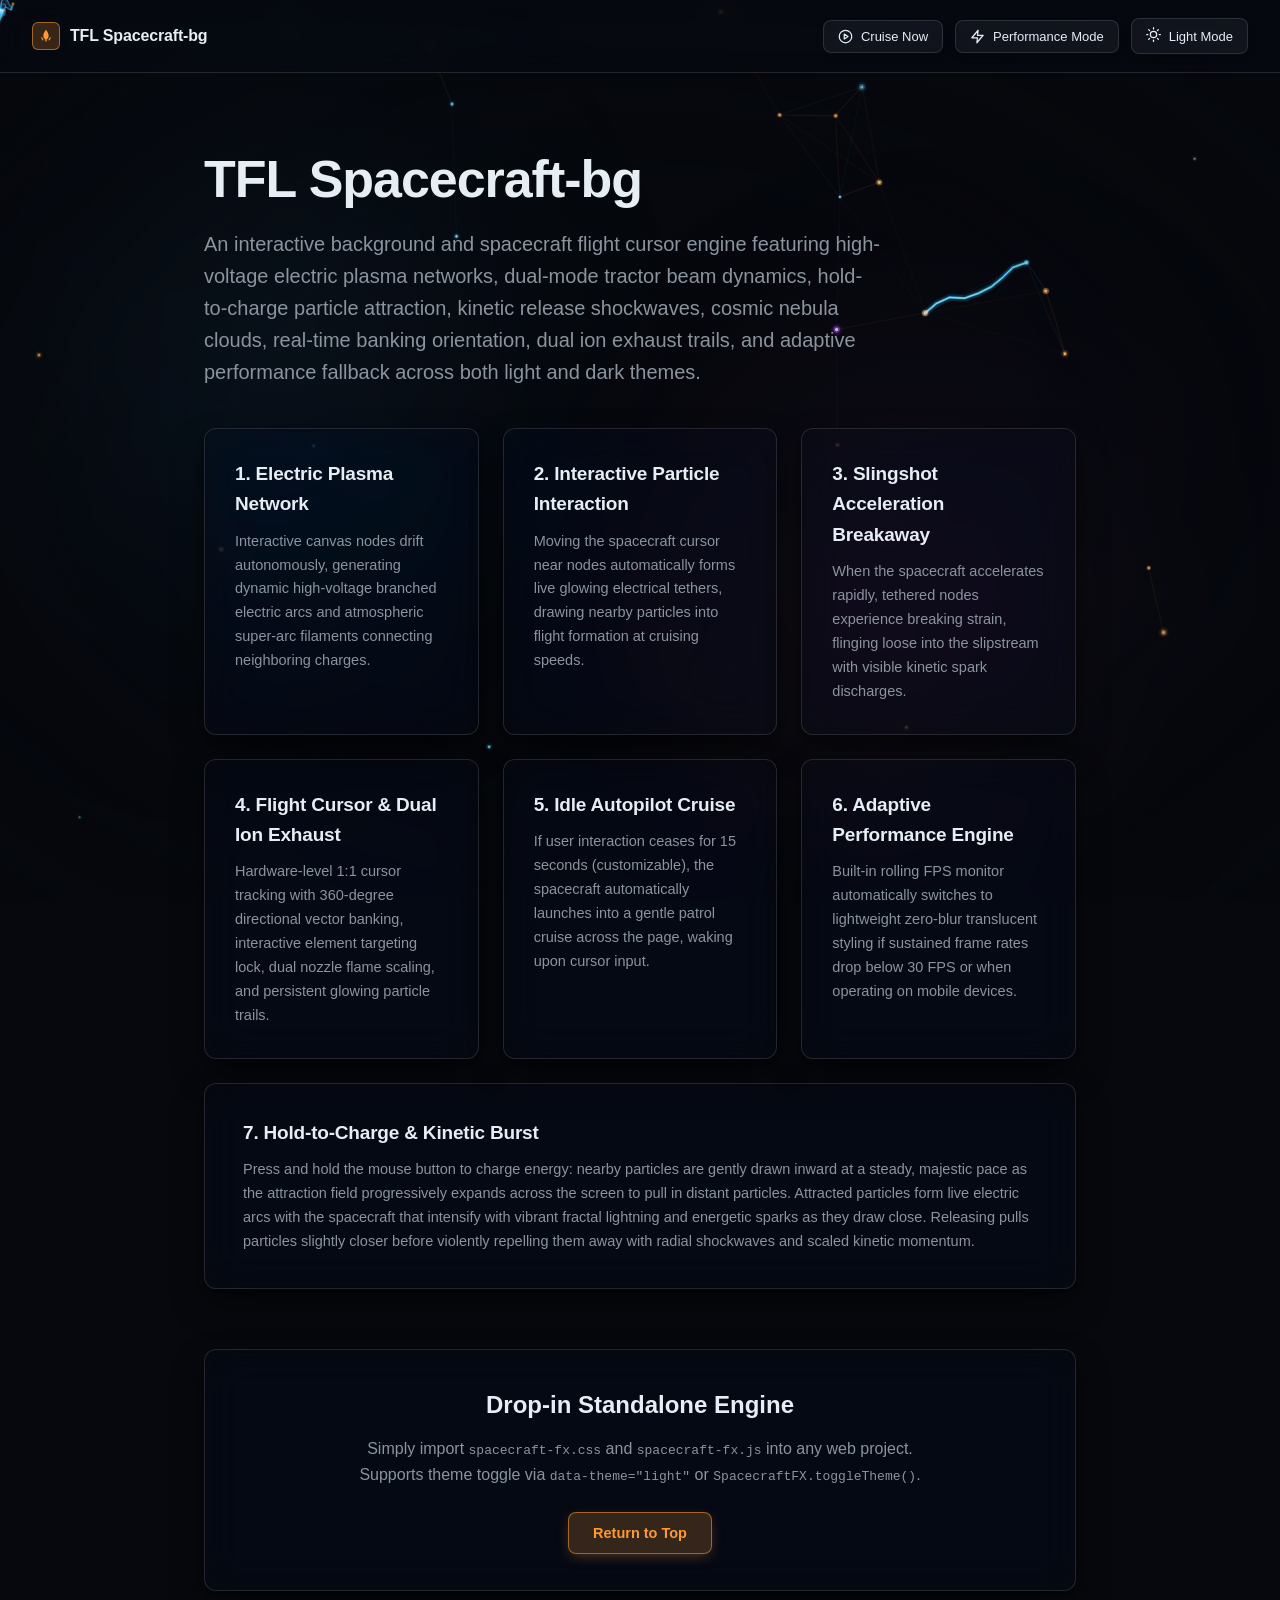
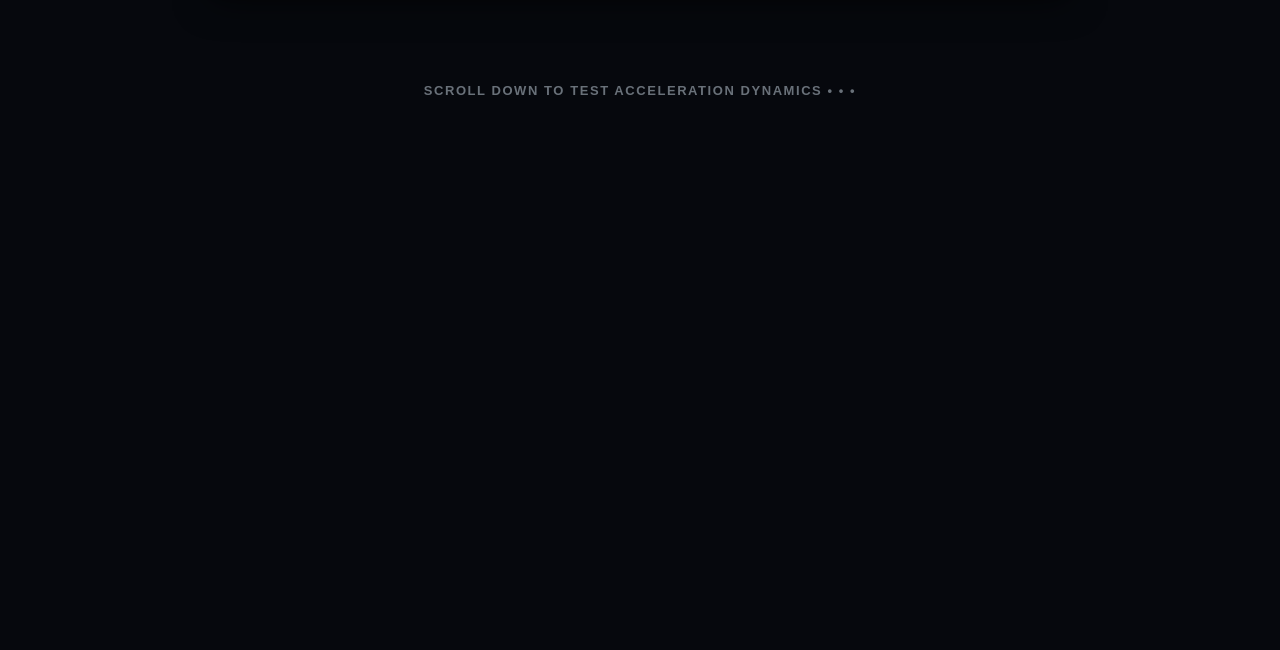
==== commit 14536575: "added hold-to-charge particle attraction and kinetic release mechanics" ====
--- a/demo.html
+++ b/demo.html
@@ -154,6 +154,14 @@
       margin-top: 40px;
     }
 
+    .card-span-full {
+      grid-column: 1 / -1;
+    }
+
+    .card-span-full .card-inner {
+      padding: 34px 38px;
+    }
+
     .card-inner {
       padding: 30px;
       height: 100%;
@@ -258,10 +266,10 @@
   <main class="demo-content">
     <h1>TFL Spacecraft-bg</h1>
     <p class="lead">
-      An interactive background and spacecraft flight cursor engine featuring high-voltage electric plasma networks, dual-mode tractor beam dynamics, interactive kinetic click shockwaves, cosmic nebula clouds, real-time banking orientation, dual ion exhaust trails, and adaptive performance fallback across both light and dark themes.
+      An interactive background and spacecraft flight cursor engine featuring high-voltage electric plasma networks, dual-mode tractor beam dynamics, hold-to-charge particle attraction, kinetic release shockwaves, cosmic nebula clouds, real-time banking orientation, dual ion exhaust trails, and adaptive performance fallback across both light and dark themes.
     </p>
 
-    <!-- Features Cards Grid (6 Interactive Features) -->
+    <!-- Features Cards Grid (7 Interactive Features) -->
     <div class="cards-grid">
       <div class="fx-glass-card card">
         <div class="card-inner">
@@ -279,36 +287,36 @@
 
       <div class="fx-glass-card card">
         <div class="card-inner">
-          <h3>3. Kinetic Click Burst & Shockwaves</h3>
-          <p>Clicking anywhere triggers a rapid two-stage kinetic impulse: surrounding particles briefly pull inward before being violently blasted outward with radial shockwaves and spark bursts.</p>
-        </div>
-      </div>
-
-      <div class="fx-glass-card card">
-        <div class="card-inner">
-          <h3>4. Slingshot Acceleration Breakaway</h3>
+          <h3>3. Slingshot Acceleration Breakaway</h3>
           <p>When the spacecraft accelerates rapidly, tethered nodes experience breaking strain, flinging loose into the slipstream with visible kinetic spark discharges.</p>
         </div>
       </div>
 
       <div class="fx-glass-card card">
         <div class="card-inner">
-          <h3>5. Flight Cursor & Dual Ion Exhaust</h3>
+          <h3>4. Flight Cursor & Dual Ion Exhaust</h3>
           <p>Hardware-level 1:1 cursor tracking with 360-degree directional vector banking, interactive element targeting lock, dual nozzle flame scaling, and persistent glowing particle trails.</p>
         </div>
       </div>
 
       <div class="fx-glass-card card">
         <div class="card-inner">
-          <h3>6. Idle Autopilot Cruise</h3>
+          <h3>5. Idle Autopilot Cruise</h3>
           <p>If user interaction ceases for 15 seconds (customizable), the spacecraft automatically launches into a gentle patrol cruise across the page, waking upon cursor input.</p>
         </div>
       </div>
 
       <div class="fx-glass-card card">
         <div class="card-inner">
-          <h3>7. Adaptive Performance Engine</h3>
+          <h3>6. Adaptive Performance Engine</h3>
           <p>Built-in rolling FPS monitor automatically switches to lightweight zero-blur translucent styling if sustained frame rates drop below 30 FPS or when operating on mobile devices.</p>
+        </div>
+      </div>
+
+      <div class="fx-glass-card card card-span-full">
+        <div class="card-inner">
+          <h3>7. Hold-to-Charge & Kinetic Burst</h3>
+          <p>Press and hold the mouse button to charge energy: nearby particles are gently drawn inward at a steady, majestic pace as the attraction field progressively expands across the screen to pull in distant particles. Attracted particles form live electric arcs with the spacecraft that intensify with vibrant fractal lightning and energetic sparks as they draw close. Releasing pulls particles slightly closer before violently repelling them away with radial shockwaves and scaled kinetic momentum.</p>
         </div>
       </div>
     </div>
--- a/spacecraft-fx.css
+++ b/spacecraft-fx.css
@@ -298,6 +298,51 @@
 
 .spacecraft-cursor.is-targeting .sc-canopy {
   fill: var(--fx-accent);
+}
+
+/* Spacecraft Charge-Up & Hold Feedback */
+.spacecraft-cursor.is-charging .sc-hull {
+  stroke: #ff9933;
+  filter: drop-shadow(0 0 8px rgba(255, 153, 51, 0.95)) drop-shadow(0 0 16px rgba(56, 189, 248, 0.75));
+}
+
+.spacecraft-cursor.is-charging .sc-wings {
+  stroke: #38bdf8;
+  filter: drop-shadow(0 0 6px rgba(56, 189, 248, 0.85));
+}
+
+.spacecraft-cursor.is-charging .sc-canopy {
+  fill: #38bdf8;
+  filter: drop-shadow(0 0 6px #38bdf8);
+}
+
+.spacecraft-cursor.is-charging .sc-emitter {
+  fill: #ffffff;
+  filter: drop-shadow(0 0 6px #ffffff) drop-shadow(0 0 10px #ff9933);
+}
+
+[data-theme="light"] .spacecraft-cursor.is-charging .sc-hull,
+.light-theme .spacecraft-cursor.is-charging .sc-hull {
+  stroke: #ea580c;
+  filter: drop-shadow(0 0 8px rgba(234, 88, 12, 0.85)) drop-shadow(0 0 14px rgba(2, 132, 199, 0.5));
+}
+
+[data-theme="light"] .spacecraft-cursor.is-charging .sc-wings,
+.light-theme .spacecraft-cursor.is-charging .sc-wings {
+  stroke: #0284c7;
+  filter: drop-shadow(0 0 6px rgba(2, 132, 199, 0.75));
+}
+
+[data-theme="light"] .spacecraft-cursor.is-charging .sc-canopy,
+.light-theme .spacecraft-cursor.is-charging .sc-canopy {
+  fill: #0284c7;
+  filter: drop-shadow(0 0 6px #0284c7);
+}
+
+[data-theme="light"] .spacecraft-cursor.is-charging .sc-emitter,
+.light-theme .spacecraft-cursor.is-charging .sc-emitter {
+  fill: #ea580c;
+  filter: drop-shadow(0 0 6px #ea580c);
 }
 
 /* Dual Engine Flames Flicker Animation */
